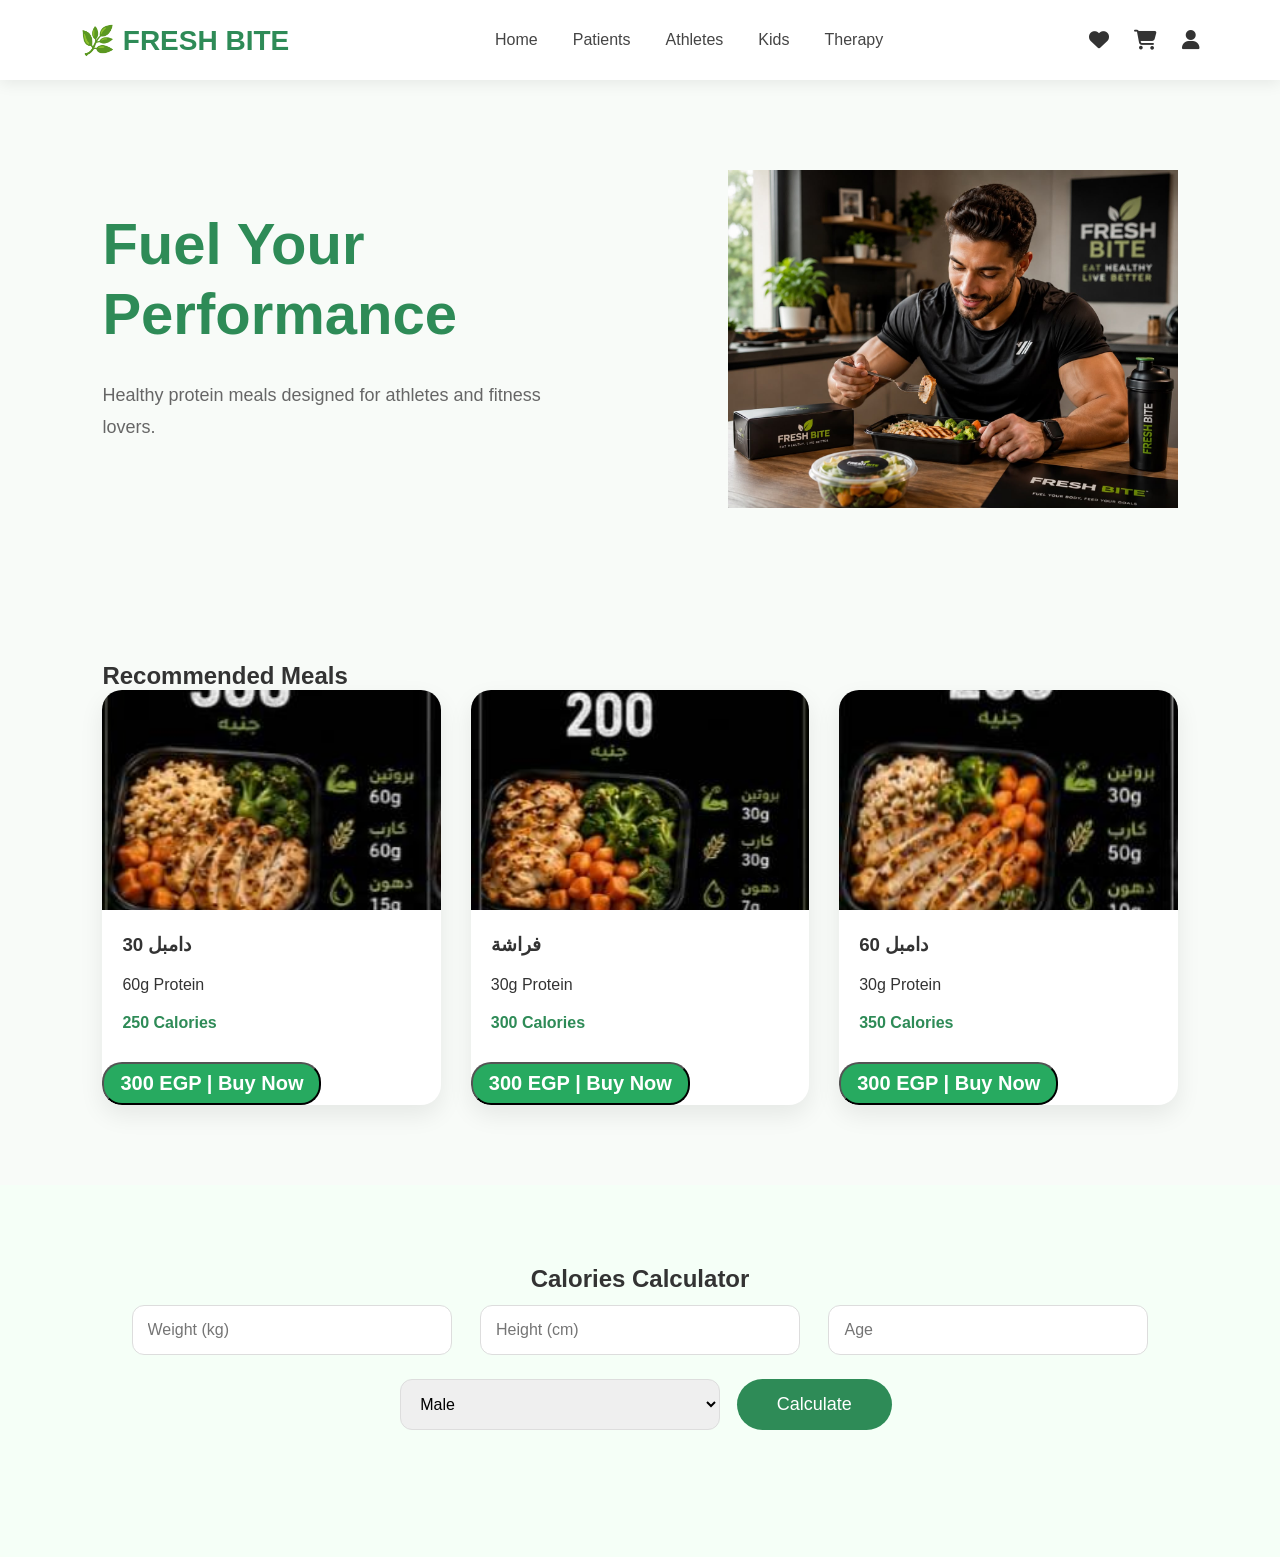
==== athletes.html @ 14f47eff "initial fresh bite web" ====
<!DOCTYPE html>
<html lang="en">

<head>

<meta charset="UTF-8">

<meta name="viewport" content="width=device-width, initial-scale=1.0">

<title>Athletes | Healthy You</title>

<link rel="stylesheet" href="css/style.css">



<link href="https://cdnjs.cloudflare.com/ajax/libs/font-awesome/6.7.2/css/all.min.css" rel="stylesheet">

</head>

<body>

<header>

<div class="logo">🌿 FRESH BITE</div>

<nav>

<a href="index.html">Home</a>

<a href="patient.html">Patients</a>

<a href="athletes.html">Athletes</a>

<a href="kids.html">Kids</a>

<a href="therapy.html">Therapy</a>

</nav>

<div class="icons">

<i class="fa-solid fa-heart"></i>

<i class="fa-solid fa-cart-shopping"></i>

<i class="fa-solid fa-user"></i>

</div>

</header>

<section class="hero-athlete">

<div class="hero-text">

<h1>Fuel Your Performance</h1>

<p>

Healthy protein meals designed for athletes and fitness lovers.

</p>

</div>

<div class="hero-image">

<img src="images/ATHLETS4.jpg" alt="Athlete Image">

</div>

</section>

<section class="meals">

<h2>Recommended Meals</h2>

<div class="meal-container">

<div class="meal">

<img src="images/athlets.jpg">

<h3>دامبل 30</h3>

<p>60g Protein</p>

<span>250 Calories</span>


<button class=" meal-price" onclick="window.location.href='payment.html'">300 EGP | Buy Now</button>


</div>

<div class="meal">

<img src="images/athlets2.jpg">

<h3>فراشة</h3>

<p>30g Protein</p>

<span>300 Calories</span>

<button class=" meal-price" onclick="window.location.href='payment.html'">300 EGP | Buy Now</button>



</div>

<div class="meal">

<img src="images/athlets3.jpg">

<h3>دامبل 60</h3>

<p>30g Protein</p>



<span>350 Calories</span>

<button class=" meal-price" onclick="window.location.href='payment.html'">300 EGP | Buy Now</button>



</div>

</section>

<section id="calculator" class="calculator">

<h2>Calories Calculator</h2>

<input type="number" id="weight" placeholder="Weight (kg)">

<input type="number" id="height" placeholder="Height (cm)">

<input type="number" id="age" placeholder="Age">

<select id="gender">

<option value="male">Male</option>

<option value="female">Female</option>

</select>

<button onclick="calculateCalories()">

Calculate

</button>

<div id="result"></div>

</section>

<script src="js/calculator.js"></script>

<script src="js/main.js"></script>

</body>

</html>
---- css/style.css ----
/* Google Font */

*{
    margin:0;
    padding:0;
    box-sizing:border-box;
    font-family:'Poppins',sans-serif;
}

body{

    background:#f8fbf8;
    color:#333;
}

/* Navbar */

header{

    width:100%;
    height:80px;

    display:flex;

    justify-content:space-between;

    align-items:center;

    padding:0 80px;

    background:white;

    position:fixed;

    top:0;

    left:0;

    z-index:1000;

    box-shadow:0 3px 15px rgba(0,0,0,.08);

}

.logo{

    font-size:28px;

    font-weight:700;

    color:#2E8B57;

}

nav{

    display:flex;

    gap:35px;

}

nav a{

    text-decoration:none;

    color:#444;

    font-weight:500;

    transition:.3s;

}

nav a:hover{

    color:#2E8B57;

}

.icons{

    display:flex;

    gap:25px;

    font-size:20px;

    cursor:pointer;

}

.icons i{

    transition:.3s;

}

.icons i:hover{

    color:#2E8B57;

    transform:scale(1.2);

}

/* Hero Section */

.hero{

    margin-top:80px;

    min-height:90vh;

    display:flex;

    align-items:center;

    justify-content:space-between;

    padding:70px 8%;

}

.hero-text{

    width:45%;

}

.hero-text h1{

    font-size:58px;

    color:#2E8B57;

    line-height:70px;

}

.hero-text p{

    margin:30px 0;

    color:#666;

    font-size:18px;

    line-height:32px;

}

.btn{

    display:inline-block;

    padding:16px 35px;

    background:#2E8B57;

    color:white;

    border-radius:40px;

    text-decoration:none;

    transition:.4s;

    font-weight:600;

}

.btn:hover{

    background:#256d46;

    transform:translateY(-6px);

}

.hero-image{

    width:45%;

    text-align:right;

}

.hero-image img{

    width:100%;

    animation:float 5s infinite ease-in-out;

}

/* Categories */

.categories{

    padding:100px 8%;

}

.categories h2{

    font-size:38px;

    margin-bottom:50px;

    text-align:center;

    color:#2E8B57;

}

.cards{

    display:grid;

    grid-template-columns:repeat(4,1fr);

    gap:30px;

}

.card{

    background:white;

    border-radius:25px;

    padding:35px;

    text-align:center;

    text-decoration:none;

    color:#333;

    transition:.4s;

    box-shadow:0 10px 25px rgba(0,0,0,.08);

}

.card:hover{

    transform:translateY(-15px);

    box-shadow:0 18px 40px rgba(0,0,0,.12);

}

.card h3{

    margin:20px 0;

    color:#2E8B57;

}

.card p{

    color:#777;

    line-height:28px;

}

/* Floating Animation */

@keyframes float{

0%{

transform:translateY(0);

}

50%{

transform:translateY(-20px);

}

100%{

transform:translateY(0);

}

}

/* Responsive */

@media(max-width:1100px){

.cards{

grid-template-columns:repeat(2,1fr);

}

.hero{

flex-direction:column;

text-align:center;

}

.hero-text{

width:100%;

margin-bottom:50px;

}

.hero-image{

width:80%;

}

header{

padding:20px;

}

nav{

display:none;

}

}

@media(max-width:700px){

.cards{

grid-template-columns:1fr;

}

.hero-text h1{

font-size:40px;

line-height:50px;

}

.hero-image{

width:100%;

}

}
/* Scroll Animation */

.card{

opacity:0;

transform:translateY(80px);

transition:1s;

}

.card.show{

opacity:1;

transform:translateY(0);

}

/* Back To Top */

#topBtn{

position:fixed;

bottom:30px;

right:30px;

width:55px;

height:55px;

border:none;

border-radius:50%;

background:#2E8B57;

color:white;

font-size:22px;

cursor:pointer;

display:none;

box-shadow:0 10px 20px rgba(0,0,0,.2);

transition:.4s;

z-index:999;

}

#topBtn:hover{

transform:translateY(-8px);

background:#256d46;

}
.patient-header{

margin-top:100px;

padding:60px 8%;

display:flex;

justify-content:space-between;

align-items:center;

}

.patient-header .left{

width:45%;

}

.patient-header h1{

font-size:55px;

color:#2E8B57;

margin-bottom:20px;

}

.patient-header p{

font-size:18px;

line-height:32px;

color:#666;

}

.patient-header img{

width:420px;

animation:float 5s infinite;

}

.disease-buttons{

margin-top:30px;

display:flex;

gap:15px;

flex-wrap:wrap;

}

.disease-buttons button{

padding:12px 25px;

border:none;

background:#eaf8ef;

border-radius:30px;

cursor:pointer;

transition:.4s;

}

.disease-buttons button:hover{

background:#2E8B57;

color:white;

}

.recommended{

padding:70px 8%;

}

.meal-grid{

display:grid;

grid-template-columns:repeat(3,1fr);

gap:30px;

}

.meal-card{

background:white;

border-radius:20px;

overflow:hidden;

box-shadow:0 10px 20px rgba(0,0,0,.08);

transition:.4s;

}

.meal-card:hover{

transform:translateY(-10px);

}

.meal-card img{

width:100%;

height:220px;

object-fit:cover;

}

.meal-card h3{

padding:20px;

}

.meal-card p{

padding:0 20px;

}

.meal-card span{

display:block;

padding:20px;

font-weight:bold;

color:#2E8B57;

}

.tips{

padding:70px 8%;

background:#f5fff7;

}

.tips-grid{

display:grid;

grid-template-columns:repeat(2,1fr);

gap:25px;

}

.tip{

background:white;

padding:30px;

border-radius:20px;

transition:.4s;

}

.tip:hover{

transform:translateY(-8px);

}

.disease{

padding:70px 8%;

}

.item{

background:#f7f7f7;

margin:20px 0;

padding:25px;

border-radius:20px;
}

.hero-athlete{

margin-top:100px;

display:flex;

justify-content:space-between;

align-items:center;

padding:70px 8%;

}

.hero-athlete img{

width:450px;

animation:float 5s infinite;

}

.meals{

padding:80px 8%;

}

.meal-container{

display:grid;

grid-template-columns:repeat(3,1fr);

gap:30px;

}

.meal{

background:white;

border-radius:20px;

overflow:hidden;

box-shadow:0 10px 25px rgba(0,0,0,.08);

transition:.4s;

}

.meal:hover{

transform:translateY(-10px);

}

.meal img{

width:100%;

height:220px;

object-fit:cover;

}

.meal h3{

padding:20px;

}

.meal p{

padding:0 20px;

}

.meal span{

display:block;

padding:20px;

color:#2E8B57;

font-weight:bold;

}

.calculator{

padding:80px 8%;

background:#f5fff7;

text-align:center;

}

.calculator input,

.calculator select{

width:320px;

padding:15px;

margin:12px;

border-radius:12px;

border:1px solid #ddd;

font-size:16px;

}

.calculator button{

padding:15px 40px;

background:#2E8B57;

color:white;

border:none;

border-radius:30px;

cursor:pointer;

font-size:18px;

transition:.3s;

}

.calculator button:hover{

background:#256d46;

}

#result{

margin-top:35px;

font-size:24px;

font-weight:bold;

color:#2E8B57;

}
.kids-hero{

margin-top:100px;

display:flex;

justify-content:space-between;

align-items:center;

padding:70px 8%;

}

.kids-hero img{

width:420px;

animation:float 4s infinite;

}

.video-section{

padding:70px;

text-align:center;

background:#F8FFF8;

}

video{

border-radius:25px;

box-shadow:0 10px 30px rgba(0,0,0,.15);

}

.market{

padding:80px 8%;

}

.bad-foods{

display:grid;

grid-template-columns:repeat(4,1fr);

gap:25px;

}

.food{

background:white;

padding:30px;

border-radius:20px;

text-align:center;

box-shadow:0 10px 20px rgba(0,0,0,.08);

transition:.4s;

}

.food:hover{

transform:translateY(-10px);

}
.therapy-hero{

margin-top:100px;

padding:80px 8%;

display:flex;

justify-content:space-between;

align-items:center;

}

.therapy-hero img{

width:430px;

animation:float 4s infinite;

}

.mood{

padding:80px;

text-align:center;

}

.emoji-container{

display:flex;

justify-content:center;

gap:25px;

margin-top:30px;

}

.emoji{

font-size:55px;

cursor:pointer;

transition:.3s;

}

.emoji:hover{

transform:scale(1.3);

}

.quote{

padding:80px;

text-align:center;

background:#F5FFF7;

}

.quote button{

margin-top:25px;

padding:15px 35px;

border:none;

border-radius:30px;

background:#2E8B57;

color:white;

cursor:pointer;

font-size:18px;

}
/* ===== Dark Mode ===== */

.theme-toggle{
    font-size:22px;
    cursor:pointer;
    margin-left:20px;
    transition:.3s;
}

.theme-toggle:hover{
    transform:rotate(180deg);
    color:#2E8B57;
}

body{
    transition:0.4s;
}

body.dark{
    background:#121212;
    color:white;
}

body.dark header{
    background:#1E1E1E;
}

body.dark .card,
body.dark .meal-card,
body.dark .meal,
body.dark .food,
body.dark .tip{
    background:#222;
    color:white;
}

body.dark input,
body.dark select,
body.dark textarea{
    background:#2C2C2C;
    color:white;
    border:1px solid #555;
}

body.dark footer{
    background:#1E1E1E;
}

body.dark nav a{
    color:white;
}

body.dark h1,
body.dark h2,
body.dark h3,
body.dark p{
    color:white;
}
.checkout{

margin-top:100px;

padding:60px 8%;

display:grid;

grid-template-columns:2fr 1fr;

gap:40px;

}

.left,.right{

background:#fff;

padding:35px;

border-radius:20px;

box-shadow:0 10px 25px rgba(0,0,0,.08);

}

.left h2{

margin-bottom:20px;

color:#2E8B57;

}

.left input,

.left textarea{

width:100%;

padding:15px;

margin-bottom:18px;

border:1px solid #ddd;

border-radius:12px;

font-size:16px;

outline:none;

transition:.3s;

}

.left input:focus,

.left textarea:focus{

border-color:#2E8B57;

box-shadow:0 0 10px rgba(46,139,87,.2);

}

.left textarea{

height:120px;

resize:none;

}

.location-btn{

width:100%;

padding:15px;

background:#EAF8EF;

border:none;

border-radius:12px;

cursor:pointer;

margin-bottom:25px;

font-size:16px;

transition:.3s;

}

.location-btn:hover{

background:#2E8B57;

color:white;

}

label{

display:block;

margin:15px 0;

font-size:18px;

cursor:pointer;

}

#visaBox{

display:none;

margin-top:20px;

animation:fade .4s;

}

.row{

display:flex;

gap:15px;

}

.right h2{

margin-bottom:25px;

color:#2E8B57;

}

.item{

display:flex;

justify-content:space-between;

margin:20px 0;

}

.right p,

.right h3{

display:flex;

justify-content:space-between;

margin:18px 0;

}

.right .btn{

width:100%;

margin-top:30px;

}

@keyframes fade{

from{

opacity:0;

transform:translateY(20px);

}

to{

opacity:1;

transform:translateY(0);

}

}
.meal-price{
    font-weight: bold;
	background: #27aa60;
    color: white;
	margin-top: 10px;
	border-radius: 20px;
    font-size: 20px;
	display: block;
	padding: 8px 16px;
}
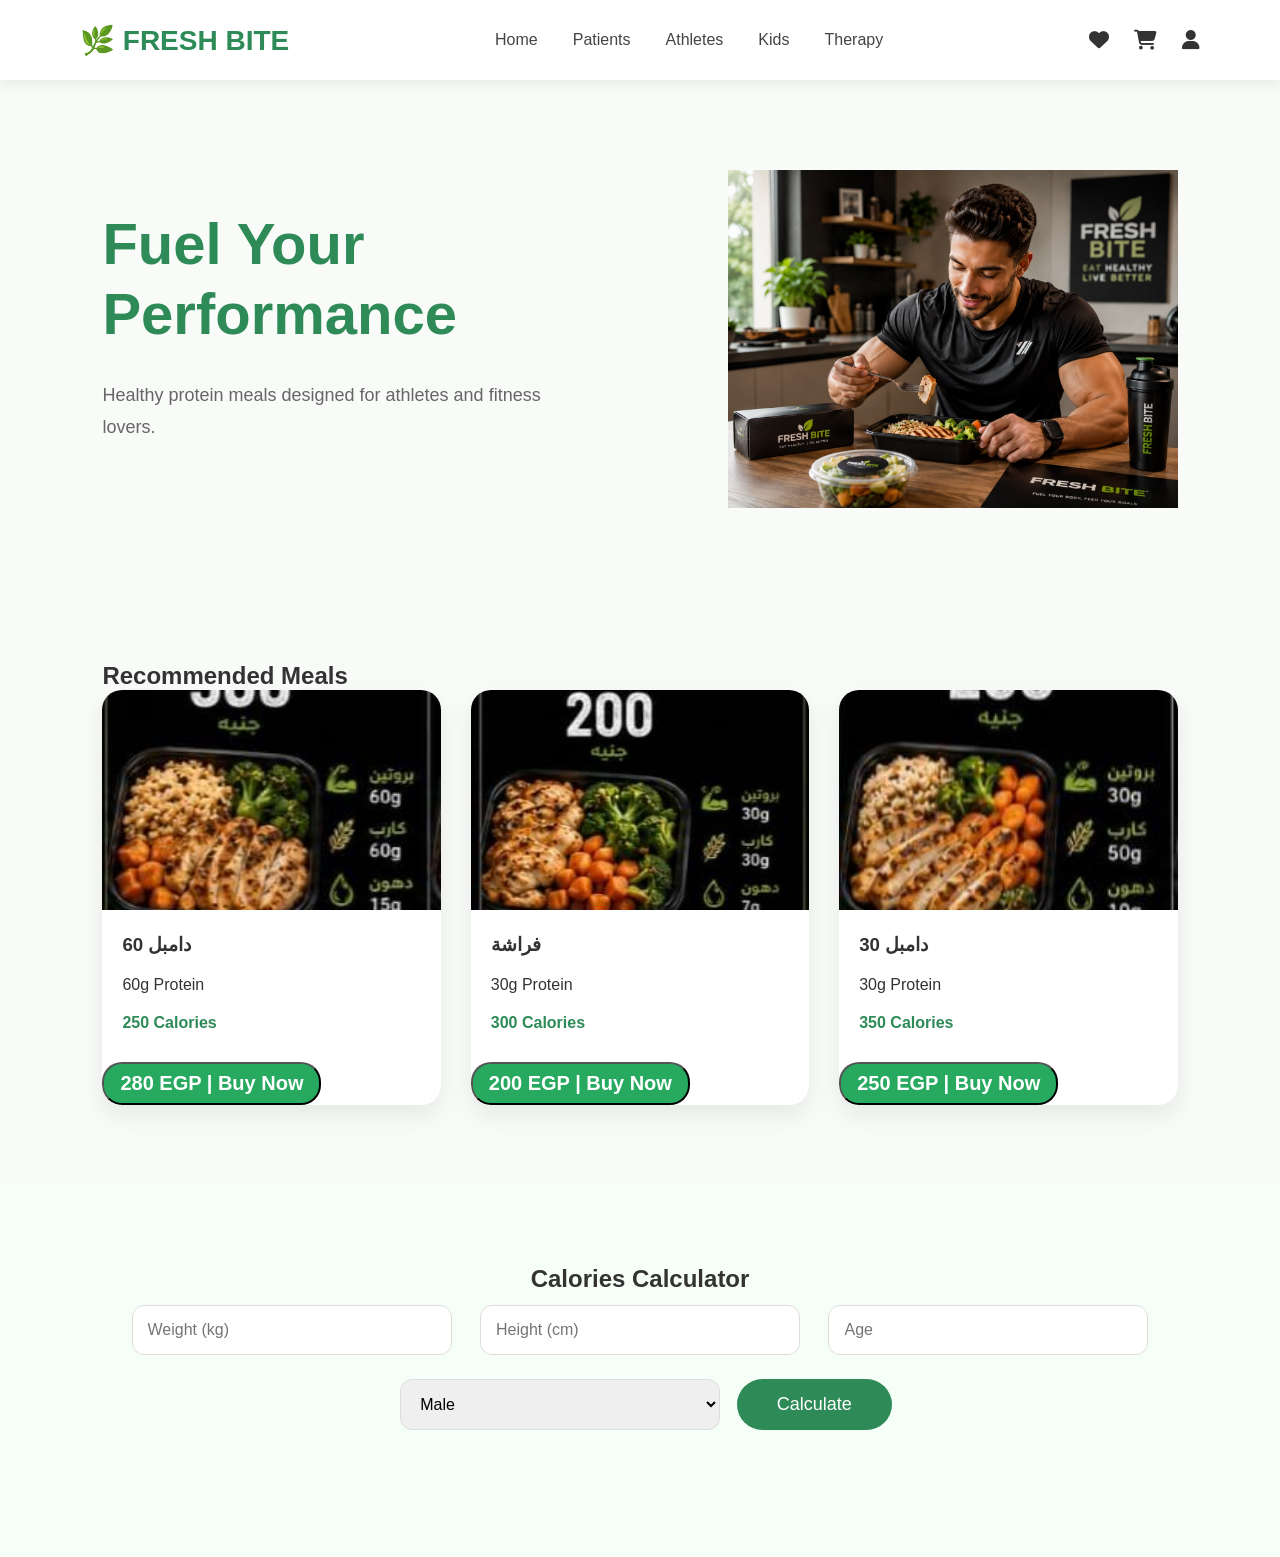
==== commit 17a31b85: "Add files via upload" ====
--- a/athletes.html
+++ b/athletes.html
@@ -81,14 +81,14 @@
 
 <img src="images/athlets.jpg">
 
-<h3>دامبل 30</h3>
+<h3>دامبل 60</h3>
 
 <p>60g Protein</p>
 
 <span>250 Calories</span>
 
 
-<button class=" meal-price" onclick="window.location.href='payment.html'">300 EGP | Buy Now</button>
+<button class=" meal-price" onclick="window.location.href='payment.html'">280 EGP | Buy Now</button>
 
 
 </div>
@@ -103,7 +103,7 @@
 
 <span>300 Calories</span>
 
-<button class=" meal-price" onclick="window.location.href='payment.html'">300 EGP | Buy Now</button>
+<button class=" meal-price" onclick="window.location.href='payment.html'">200 EGP | Buy Now</button>
 
 
 
@@ -113,7 +113,7 @@
 
 <img src="images/athlets3.jpg">
 
-<h3>دامبل 60</h3>
+<h3>دامبل 30</h3>
 
 <p>30g Protein</p>
 
@@ -121,7 +121,7 @@
 
 <span>350 Calories</span>
 
-<button class=" meal-price" onclick="window.location.href='payment.html'">300 EGP | Buy Now</button>
+<button class=" meal-price" onclick="window.location.href='payment.html'">250 EGP | Buy Now</button>
 
 
 
